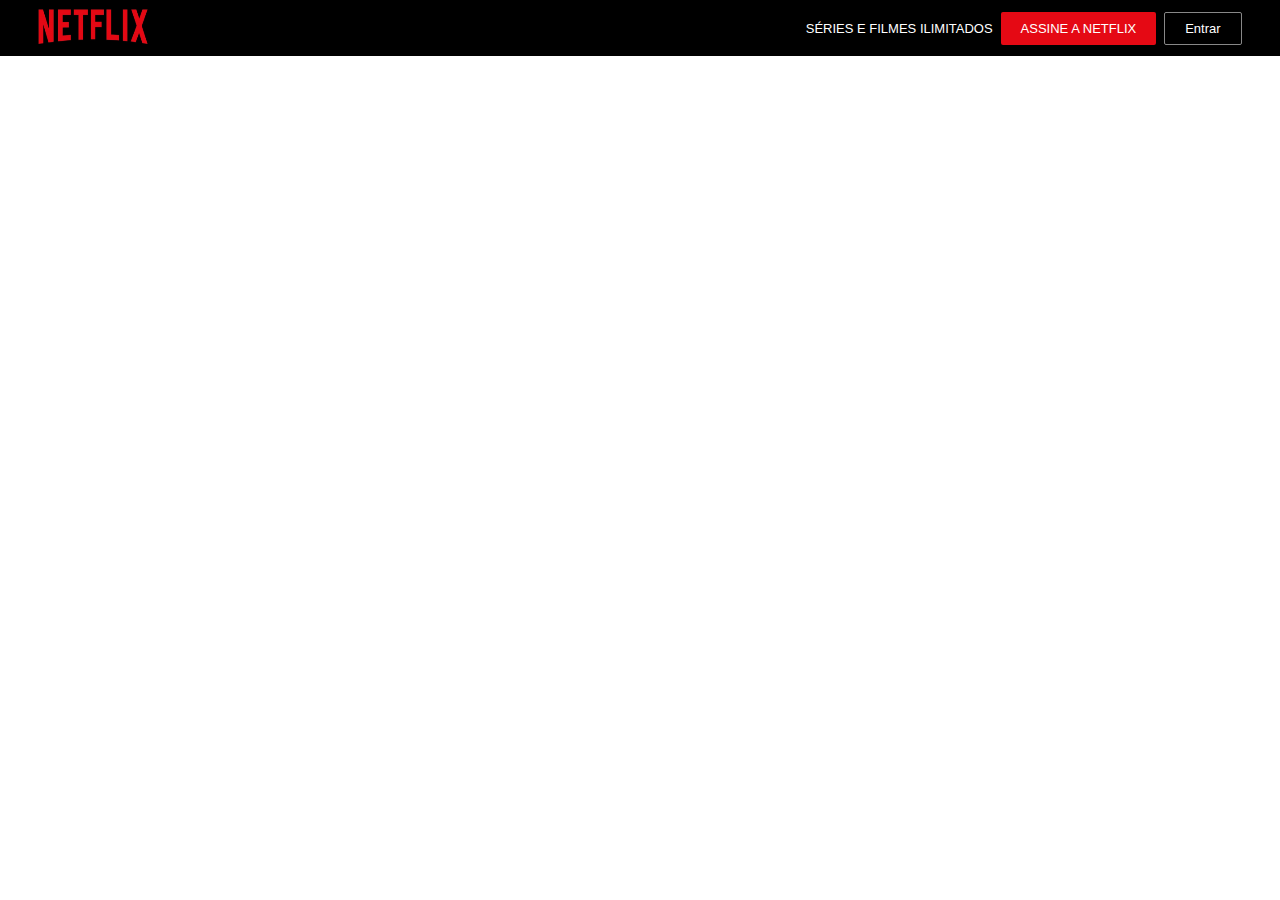
==== The-witcher/index.html @ d3af04dd "primeiro commit do projeto da página da netflix" ====
<!doctype html>
<html>
<head>
	<meta charset="utf-8">
	<meta name="viewport" content="width=device-width, initial-scale=1">
	<title>The Witcher</title>
	<link rel="stylesheet" href="assets/css/reset.css">
    <link rel="stylesheet" href="assets/css/cabecalho/cabecalho.css">

</head>
    <header class="cabecalhoPrincipal">
        <div class="container">
            <a href="https://www.netflix.com/br/"><img src="assets/img/logo.jpg" class="cabecalhoPrincipal-imagem"></a>

            <nav class="cabecalhoPrincipal-nav">
                <p class="cabecalho-texto">SÉRIES E FILMES ILIMITADOS</p>
                <a href="https://www.netflix.com/br/" class="botao-assine">ASSINE A NETFLIX</a>
                <a href="https://www.netflix.com/br/login?nextpage=https%3A%2F%2Fwww.netflix.com%2Fbr%2Ftitle%2F80189685" class="botao-entrar">Entrar</a>
            </nav>
        </div>
    </header>
---- The-witcher/assets/css/cabecalho/cabecalho.css ----
.cabecalhoPrincipal .container {
    background: #000000;
    display: flex; 
    justify-content: space-between;
    align-items: center;
    padding: 16px 3%;
    height: 24px;
}

.cabecalhoPrincipal-imagem {
    width: 110px;
    height: 35px;
}

.cabecalhoPrincipal-nav {
    display: flex;
    align-items: center;
    font-family: Helvetica Neue,Helvetica,Arial,sans-serif;
    font-size: 13px;
}

.cabecalhoPrincipal-nav .cabecalho-texto {
    color: #ffffff;
    text-transform: uppercase; 
}

.cabecalhoPrincipal-nav .botao-assine {
    text-decoration: none;
    color: #ffffff;
    margin: 0 8px;
    background-color: #e50914;
    border: 2px solid #e50914;
    border-radius: 2px;
    padding: 8px 18px;
}

.cabecalhoPrincipal-nav .botao-entrar {
    text-decoration: none;
    color: #ffffff;
    border: 1px solid #888;
    border-radius: 2px;
    padding: 9px 20px;
    background-color: #000000;
}
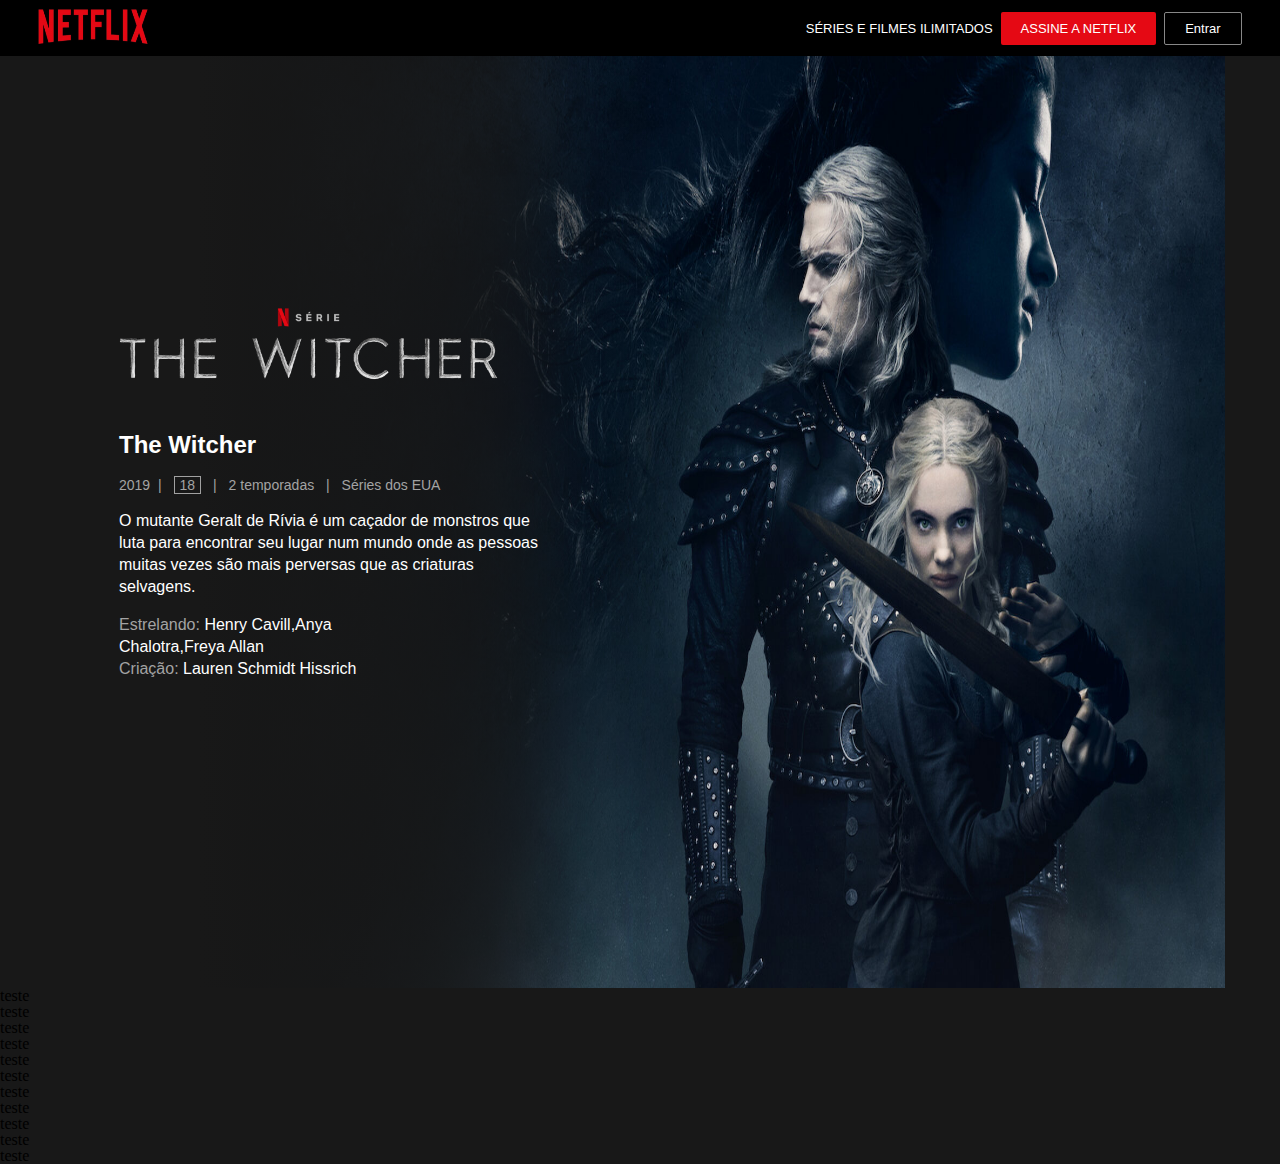
==== commit e0950598: "criado a parte do logo the witcher, sinopse e imagens dos personagens principais" ====
--- a/The-witcher/index.html
+++ b/The-witcher/index.html
@@ -6,11 +6,14 @@
 	<title>The Witcher</title>
 	<link rel="stylesheet" href="assets/css/reset.css">
     <link rel="stylesheet" href="assets/css/cabecalho/cabecalho.css">
+    <link rel="stylesheet" href="assets/css/style.css">
+    <link rel="stylesheet" href="assets/css/conteudoPrincipal/logo-sobre-imagemPrincipal/style.css">
+
 
 </head>
     <header class="cabecalhoPrincipal">
         <div class="container">
-            <a href="https://www.netflix.com/br/"><img src="assets/img/logo.jpg" class="cabecalhoPrincipal-imagem"></a>
+            <a href="https://www.netflix.com/br/"><img src="assets/img/logoNetflix.jpg" class="cabecalhoPrincipal-imagem"></a>
 
             <nav class="cabecalhoPrincipal-nav">
                 <p class="cabecalho-texto">SÉRIES E FILMES ILIMITADOS</p>
@@ -19,3 +22,52 @@
             </nav>
         </div>
     </header>
+
+    <main>
+        <section class="conteudoPrincipal-sobre">
+            <div class="logo-e-sobre">
+                <img src="assets/img/conteudoPrincipal/logo-the-witcher.png" class="logo-theWitcher">
+                <h2 class="titulo-principal">The Witcher</h2>
+                <div class="informacoes">
+                    <span class="anoCriacao">2019</span>
+                    <span>|</span>
+                    <span class="idadeRecomendada">18</span>
+                    <span>|</span>
+                    <span class="numeroTemporadas">2 temporadas</span>
+                    <span>|</span>
+                    <span class="genero">Séries dos EUA</span>
+                </div>
+                <p class="sinopsePrincipal">O mutante Geralt de Rívia é um caçador de monstros que luta para encontrar seu lugar num mundo onde as pessoas muitas vezes são mais perversas que as criaturas selvagens.</p>
+                <div class="atores-e-autor">
+                    <div class="atores-principais">
+                        <span class="estrelado">Estrelando:</span>
+                        <span>Henry Cavill,Anya Chalotra,Freya Allan</span>
+                    </div>
+                    <div class="autor">
+                        <span class="criado">Criação:</span>
+                        <span class="autor-nome">Lauren Schmidt Hissrich</span>
+                    </div>
+                </div>
+            </div>
+
+            <div class="imagemPrincipal-personagens">
+                <img src="assets/img/conteudoPrincipal/imagem-personagens.jpg" class="imagem-personagens">
+            </div>
+
+        </section>
+
+
+        <p>teste</p>
+        <p>teste</p>
+        <p>teste</p>
+        <p>teste</p>
+        <p>teste</p>
+        <p>teste</p>
+        <p>teste</p>
+        <p>teste</p>
+        <p>teste</p>
+        <p>teste</p>
+        <p>teste</p>
+
+
+    </main>
--- a/The-witcher/assets/css/style.css
+++ b/The-witcher/assets/css/style.css
@@ -0,0 +1,3 @@
+main {
+    background: #181818;
+}
--- a/The-witcher/assets/css/conteudoPrincipal/logo-sobre-imagemPrincipal/style.css
+++ b/The-witcher/assets/css/conteudoPrincipal/logo-sobre-imagemPrincipal/style.css
@@ -0,0 +1,94 @@
+.conteudoPrincipal-sobre {
+    background: #181818;
+    padding: 0 0 0 5vw;
+    margin: 0 55px;
+    display: flex;
+    font-family: Helvetica Neue,Helvetica,Arial,sans-serif;
+    height: 932px;
+}
+
+.conteudoPrincipal-sobre .logo-e-sobre {
+    display: flex;
+    flex-direction: column;
+    justify-content: center;
+    max-width: 800px;
+    min-width: 500px;
+    padding: 16px 32px 64px 0;
+    position: absolute;
+    width: 35%;
+    height: 852px;
+    z-index: 2;
+    background: linear-gradient(90deg,#181818 15%,hsla(0,0%,9%,.98) 25%,hsla(0,0%,9%,.97) 30%,hsla(0,0%,9%,.95) 40%,hsla(0,0%,9%,.94) 45%,hsla(0,0%,9%,.92) 50%,hsla(0,0%,9%,.9) 55%,hsla(0,0%,9%,.87) 60%,hsla(0,0%,9%,.82) 65%,hsla(0,0%,9%,.75) 70%,hsla(0,0%,9%,.63) 75%,hsla(0,0%,9%,.45) 80%,hsla(0,0%,9%,.27) 85%,hsla(0,0%,9%,.15) 90%,hsla(0,0%,9%,.08) 95%,hsla(0,0%,9%,.03) 100%,hsla(0,0%,9%,0))
+}
+
+.logo-e-sobre .logo-theWitcher {
+    width: 75.7%;
+    height: auto;
+    line-height: 1.4
+}
+
+.logo-e-sobre .titulo-principal {
+    color: #ffffff;
+    font-size: 24px;
+    font-weight: 700;
+    line-height: 30px;
+    margin-top: 50px;
+    max-width: 84.1%;
+}
+
+.logo-e-sobre .informacoes {
+    margin-top: 16px;
+    color: #a3a3a3;
+    font-size: 14px;
+    font-weight: 500;
+    line-height: 18px;
+    max-width: 84.1%;
+}
+
+.logo-e-sobre .informacoes span {
+    margin: 0 4px;
+}
+
+.logo-e-sobre .informacoes span:first-child {
+    margin: 0 0;
+}
+
+.logo-e-sobre .informacoes .idadeRecomendada {
+    border: 1px solid #a1a1a1;
+    padding: 0 5px;
+}
+
+.logo-e-sobre .sinopsePrincipal {
+    color: #ffffff;
+    margin-top: 16px;
+    font-size: 16px;
+    font-weight: 400;
+    line-height: 22px;
+    max-width: 100%;
+    max-width: 84.1%;
+}
+
+.logo-e-sobre .atores-e-autor {
+    padding-top: 16px;
+    margin-bottom: 22px;
+    color: #ffffff;
+    font-size: 16px;
+    font-weight: 400;
+    line-height: 22px;
+    max-width: 54.4%;
+}
+
+.logo-e-sobre .atores-e-autor .estrelado, .criado {
+    color: #a3a3a3;
+}
+
+.imagemPrincipal-personagens {
+    width: 100%;
+}
+
+.imagemPrincipal-personagens .imagem-personagens {
+    position: relative;
+    z-index: 1;
+    height: 100%;
+    width: 100%;
+}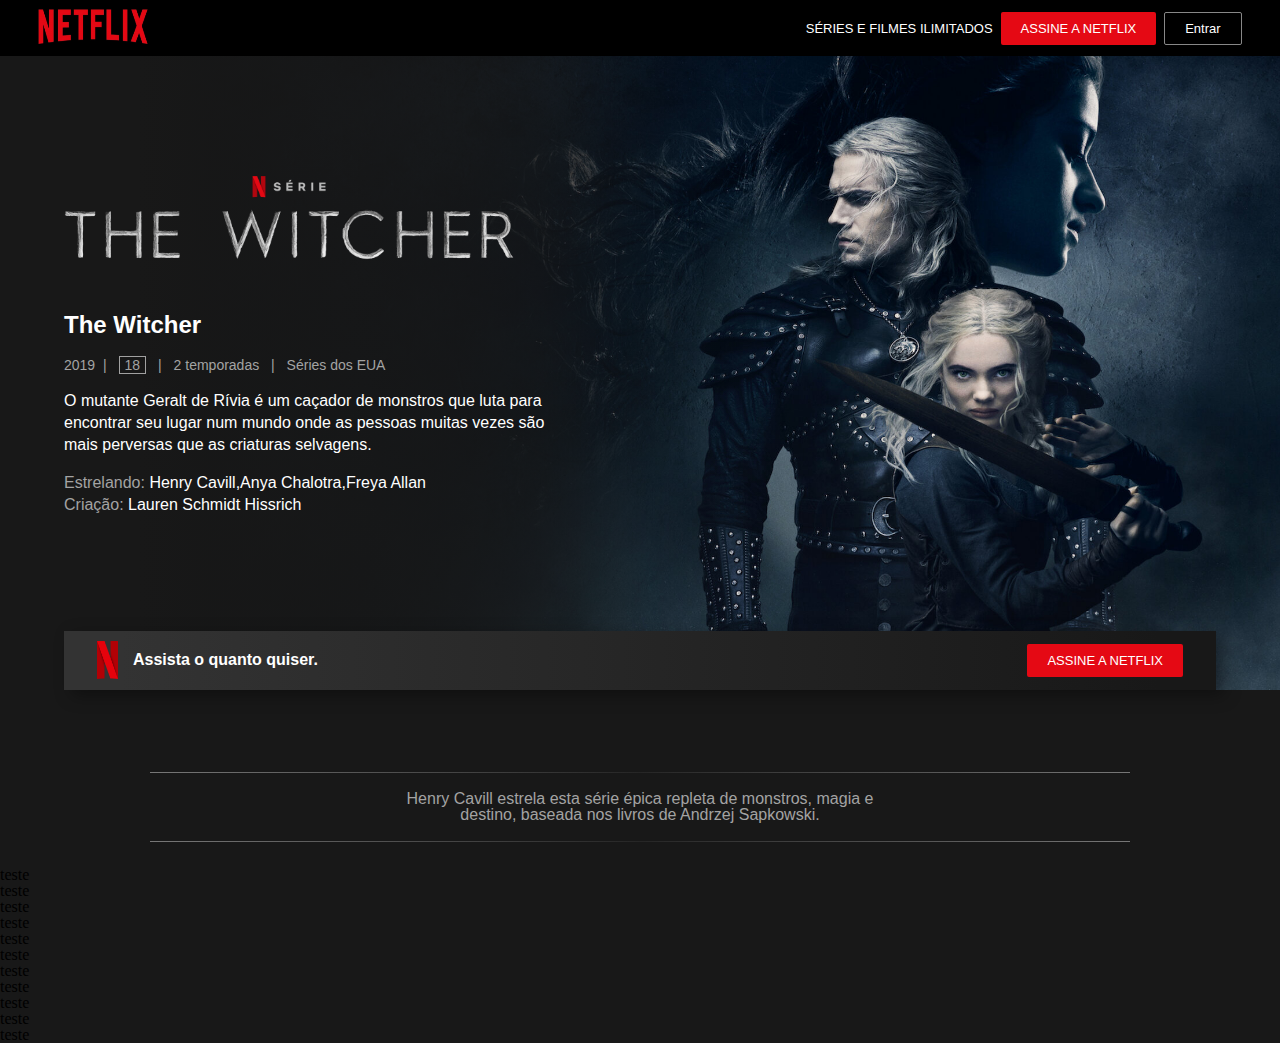
==== commit 57eb807f: "adicionando caixa 'assista quando quiser' e a descrição sobre a série" ====
--- a/The-witcher/index.html
+++ b/The-witcher/index.html
@@ -8,66 +8,84 @@
     <link rel="stylesheet" href="assets/css/cabecalho/cabecalho.css">
     <link rel="stylesheet" href="assets/css/style.css">
     <link rel="stylesheet" href="assets/css/conteudoPrincipal/logo-sobre-imagemPrincipal/style.css">
+    <link rel="stylesheet" href="assets/css/conteudoPrincipal/descricao/descricao.css">
 
 
 </head>
-    <header class="cabecalhoPrincipal">
-        <div class="container">
-            <a href="https://www.netflix.com/br/"><img src="assets/img/logoNetflix.jpg" class="cabecalhoPrincipal-imagem"></a>
+        <header class="cabecalhoPrincipal">
+            <div class="container">
+                <a href="https://www.netflix.com/br/"><img src="assets/img/logoNetflix.jpg" class="cabecalhoPrincipal-imagem"></a>
+            
+                <nav class="cabecalhoPrincipal-nav">
+                    <p class="cabecalho-texto">SÉRIES E FILMES ILIMITADOS</p>
+                    <a href="https://www.netflix.com/br/" class="botao-assinePrincipal">ASSINE A NETFLIX</a>
+                    <a href="https://www.netflix.com/br/login?nextpage=https%3A%2F%2Fwww.netflix.com%2Fbr%2Ftitle%2F80189685" class="botao-entrar">Entrar</a>
+                </nav>
+            </div>
+        </header>
+    
+        <main>
+            <section class="conteudoPrincipal-sobre">
+                <div class="container">
+                    <div class="logo-e-sobre">
+                        <img src="assets/img/conteudoPrincipal/logo-the-witcher.png" class="logo-theWitcher">
+                        <h2 class="titulo-principal">The Witcher</h2>
+                        <div class="informacoes">
+                            <span class="anoCriacao">2019</span>
+                            <span>|</span>
+                            <span class="idadeRecomendada">18</span>
+                            <span>|</span>
+                            <span class="numeroTemporadas">2 temporadas</span>
+                            <span>|</span>
+                            <span class="genero">Séries dos EUA</span>
+                        </div>
+                        <p class="sinopsePrincipal">O mutante Geralt de Rívia é um caçador de monstros que luta para encontrar seu lugar num mundo onde as pessoas muitas vezes são mais perversas que as criaturas selvagens.</p>
+                        <div class="atores-e-autor">
+                            <div class="atores-principais">
+                                <span class="estrelado">Estrelando:</span>
+                                <span>Henry Cavill,Anya Chalotra,Freya Allan</span>
+                            </div>
+                            <div class="autor">
+                                <span class="criado">Criação:</span>
+                                <span class="autor-nome">Lauren Schmidt Hissrich</span>
+                            </div>
+                        </div>
+                    </div>
+                
+                    <div class="imagemPrincipal-personagens">
+                        <img src="assets/img/conteudoPrincipal/imagem-personagens.jpg" class="imagem-personagens">
+                    </div>
+                    
+                
+                    
+                </div>
+                <div class="caixa-assista">
+                        <div class="logo-e-assista">
+                            <img src="assets/img/conteudoPrincipal/logo-N-netflix.png" class="logo-N">
+                            <p>Assista o quanto quiser.</p>
+                        </div>
+                        <a href="https://www.netflix.com/br/" class="botao-assine">ASSINE A NETFLIX</a>
+                    </div>
+            </section>
 
-            <nav class="cabecalhoPrincipal-nav">
-                <p class="cabecalho-texto">SÉRIES E FILMES ILIMITADOS</p>
-                <a href="https://www.netflix.com/br/" class="botao-assine">ASSINE A NETFLIX</a>
-                <a href="https://www.netflix.com/br/login?nextpage=https%3A%2F%2Fwww.netflix.com%2Fbr%2Ftitle%2F80189685" class="botao-entrar">Entrar</a>
-            </nav>
-        </div>
-    </header>
-
-    <main>
-        <section class="conteudoPrincipal-sobre">
-            <div class="logo-e-sobre">
-                <img src="assets/img/conteudoPrincipal/logo-the-witcher.png" class="logo-theWitcher">
-                <h2 class="titulo-principal">The Witcher</h2>
-                <div class="informacoes">
-                    <span class="anoCriacao">2019</span>
-                    <span>|</span>
-                    <span class="idadeRecomendada">18</span>
-                    <span>|</span>
-                    <span class="numeroTemporadas">2 temporadas</span>
-                    <span>|</span>
-                    <span class="genero">Séries dos EUA</span>
-                </div>
-                <p class="sinopsePrincipal">O mutante Geralt de Rívia é um caçador de monstros que luta para encontrar seu lugar num mundo onde as pessoas muitas vezes são mais perversas que as criaturas selvagens.</p>
-                <div class="atores-e-autor">
-                    <div class="atores-principais">
-                        <span class="estrelado">Estrelando:</span>
-                        <span>Henry Cavill,Anya Chalotra,Freya Allan</span>
-                    </div>
-                    <div class="autor">
-                        <span class="criado">Criação:</span>
-                        <span class="autor-nome">Lauren Schmidt Hissrich</span>
-                    </div>
-                </div>
-            </div>
-
-            <div class="imagemPrincipal-personagens">
-                <img src="assets/img/conteudoPrincipal/imagem-personagens.jpg" class="imagem-personagens">
-            </div>
-
-        </section>
-
-
-        <p>teste</p>
-        <p>teste</p>
-        <p>teste</p>
-        <p>teste</p>
-        <p>teste</p>
-        <p>teste</p>
-        <p>teste</p>
-        <p>teste</p>
-        <p>teste</p>
-        <p>teste</p>
-        <p>teste</p>
-
-
-    </main>
+            <section class="conteudoPrincipal-descricao">
+                <div class="borda-descricao"></div>
+                <p class="descricao-serie">Henry Cavill estrela esta série épica repleta de monstros, magia e destino, baseada nos livros de Andrzej Sapkowski.</p>
+                <div class="borda-descricao"></div>
+            </section>
+            
+            <p>teste</p>
+            <p>teste</p>
+            <p>teste</p>
+            <p>teste</p>
+            <p>teste</p>
+            <p>teste</p>
+            <p>teste</p>
+            <p>teste</p>
+            <p>teste</p>
+            <p>teste</p>
+            <p>teste</p>
+        
+        
+        </main>
+    --- a/The-witcher/assets/css/cabecalho/cabecalho.css
+++ b/The-witcher/assets/css/cabecalho/cabecalho.css
@@ -24,7 +24,7 @@
     text-transform: uppercase; 
 }
 
-.cabecalhoPrincipal-nav .botao-assine {
+.cabecalhoPrincipal-nav .botao-assinePrincipal {
     text-decoration: none;
     color: #ffffff;
     margin: 0 8px;
--- a/The-witcher/assets/css/conteudoPrincipal/logo-sobre-imagemPrincipal/style.css
+++ b/The-witcher/assets/css/conteudoPrincipal/logo-sobre-imagemPrincipal/style.css
@@ -1,10 +1,18 @@
 .conteudoPrincipal-sobre {
     background: #181818;
-    padding: 0 0 0 5vw;
-    margin: 0 55px;
+    margin: 0 auto;
+    max-width: 1600px;
+    padding: 0 5vw 25px 5vw;
+    position: relative;
+    font-family: Helvetica Neue,Helvetica,Arial,sans-serif;
+}
+
+.conteudoPrincipal-sobre .container {
     display: flex;
-    font-family: Helvetica Neue,Helvetica,Arial,sans-serif;
-    height: 932px;
+    flex-direction: row;
+    margin: 0 auto;
+    position: relative;
+    width: 100%;
 }
 
 .conteudoPrincipal-sobre .logo-e-sobre {
@@ -14,15 +22,25 @@
     max-width: 800px;
     min-width: 500px;
     padding: 16px 32px 64px 0;
+    position: relative;
+    width: 35%;
+    z-index: 2;
+    
+}
+
+.conteudoPrincipal-sobre .logo-e-sobre::after {
+    background: linear-gradient(90deg,#181818 10%,hsla(0,0%,9%,.98) 20%,hsla(0,0%,9%,.97) 25%,hsla(0,0%,9%,.95) 35%,hsla(0,0%,9%,.94) 40%,hsla(0,0%,9%,.92) 45%,hsla(0,0%,9%,.9) 50%,hsla(0,0%,9%,.87) 55%,hsla(0,0%,9%,.82) 60%,hsla(0,0%,9%,.75) 65%,hsla(0,0%,9%,.63) 70%,hsla(0,0%,9%,.45) 75%,hsla(0,0%,9%,.27) 80%,hsla(0,0%,9%,.15) 85%,hsla(0,0%,9%,.08) 90%,hsla(0,0%,9%,.03) 95%,hsla(0,0%,9%,0));
+    bottom: 0;
+    content: "";
+    left: 0;
     position: absolute;
-    width: 35%;
-    height: 852px;
-    z-index: 2;
-    background: linear-gradient(90deg,#181818 15%,hsla(0,0%,9%,.98) 25%,hsla(0,0%,9%,.97) 30%,hsla(0,0%,9%,.95) 40%,hsla(0,0%,9%,.94) 45%,hsla(0,0%,9%,.92) 50%,hsla(0,0%,9%,.9) 55%,hsla(0,0%,9%,.87) 60%,hsla(0,0%,9%,.82) 65%,hsla(0,0%,9%,.75) 70%,hsla(0,0%,9%,.63) 75%,hsla(0,0%,9%,.45) 80%,hsla(0,0%,9%,.27) 85%,hsla(0,0%,9%,.15) 90%,hsla(0,0%,9%,.08) 95%,hsla(0,0%,9%,.03) 100%,hsla(0,0%,9%,0))
+    right: -200px;
+    top: 0;
+    z-index: -1
 }
 
 .logo-e-sobre .logo-theWitcher {
-    width: 75.7%;
+    width: 90%;
     height: auto;
     line-height: 1.4
 }
@@ -33,7 +51,6 @@
     font-weight: 700;
     line-height: 30px;
     margin-top: 50px;
-    max-width: 84.1%;
 }
 
 .logo-e-sobre .informacoes {
@@ -42,7 +59,6 @@
     font-size: 14px;
     font-weight: 500;
     line-height: 18px;
-    max-width: 84.1%;
 }
 
 .logo-e-sobre .informacoes span {
@@ -64,8 +80,6 @@
     font-size: 16px;
     font-weight: 400;
     line-height: 22px;
-    max-width: 100%;
-    max-width: 84.1%;
 }
 
 .logo-e-sobre .atores-e-autor {
@@ -75,7 +89,6 @@
     font-size: 16px;
     font-weight: 400;
     line-height: 22px;
-    max-width: 54.4%;
 }
 
 .logo-e-sobre .atores-e-autor .estrelado, .criado {
@@ -83,12 +96,64 @@
 }
 
 .imagemPrincipal-personagens {
-    width: 100%;
+    display: flex;
+    flex: 1 1 auto;
+    flex-direction: row;
+    height: 0;
+    padding-bottom: 55%;
+    z-index: 1;
 }
 
 .imagemPrincipal-personagens .imagem-personagens {
+    height: 100%;
+    position: absolute;
+    right: -6%;
+    width: 103%;
+}
+
+.caixa-assista {
+    display: flex;
+    align-items: center;
+    justify-content: space-between;
+    padding: 8px;
+    font-family: Helvetica Neue,Helvetica,Arial,sans-serif;
+    background-image: linear-gradient(90deg,#333 5%,#181818 95%);
     position: relative;
-    z-index: 1;
-    height: 100%;
-    width: 100%;
+    margin-bottom: 32px;
+    margin-top: -59px;
+    z-index: 2;
+    box-shadow: 8px 5px 16px 0px rgb(0 0 0 / 37%);
+}
+
+.caixa-assista .logo-e-assista {
+    display: flex;
+    align-items: center;
+}
+
+.logo-e-assista .logo-N {
+    width: 20.98px;
+    height: 38px;
+    margin-left: 25px;
+}
+
+.logo-e-assista p {
+    color: #ffffff;
+    font-size: 16px;
+    padding-left: 15px;
+    font-weight: 700;
+}
+
+
+.botao-assine {
+    text-decoration: none;
+    color: #ffffff;
+    font-size: 13px;
+    margin-top: 5px;
+    margin-left: 13px;
+    margin-bottom: 5px;
+    margin-right: 25px;
+    background-color: #e50914;
+    border: 2px solid #e50914;
+    border-radius: 2px;
+    padding: 8px 18px;
 }--- a/The-witcher/assets/css/conteudoPrincipal/descricao/descricao.css
+++ b/The-witcher/assets/css/conteudoPrincipal/descricao/descricao.css
@@ -0,0 +1,26 @@
+.conteudoPrincipal-descricao {
+    padding: 25px 87.100px;
+    margin: 0 63.109px;
+}
+
+.conteudoPrincipal-descricao .borda-descricao {
+    background: linear-gradient(90deg,#777 0,rgba(51,51,51,.5) 50%,#777);
+    height: 1px;
+}
+
+.conteudoPrincipal-descricao .borda-descricao:first-of-type {
+    margin-bottom: 18px;
+}
+
+.conteudoPrincipal-descricao .borda-descricao:last-of-type {
+    margin-top: 18px;
+}
+
+.conteudoPrincipal-descricao .descricao-serie {
+    max-width: 500px;
+    margin: 0 auto;
+    text-align: center;
+    font-size: 16px;
+    font-family: Helvetica Neue,Helvetica,Arial,sans-serif;
+    color: #A3A3A3;
+}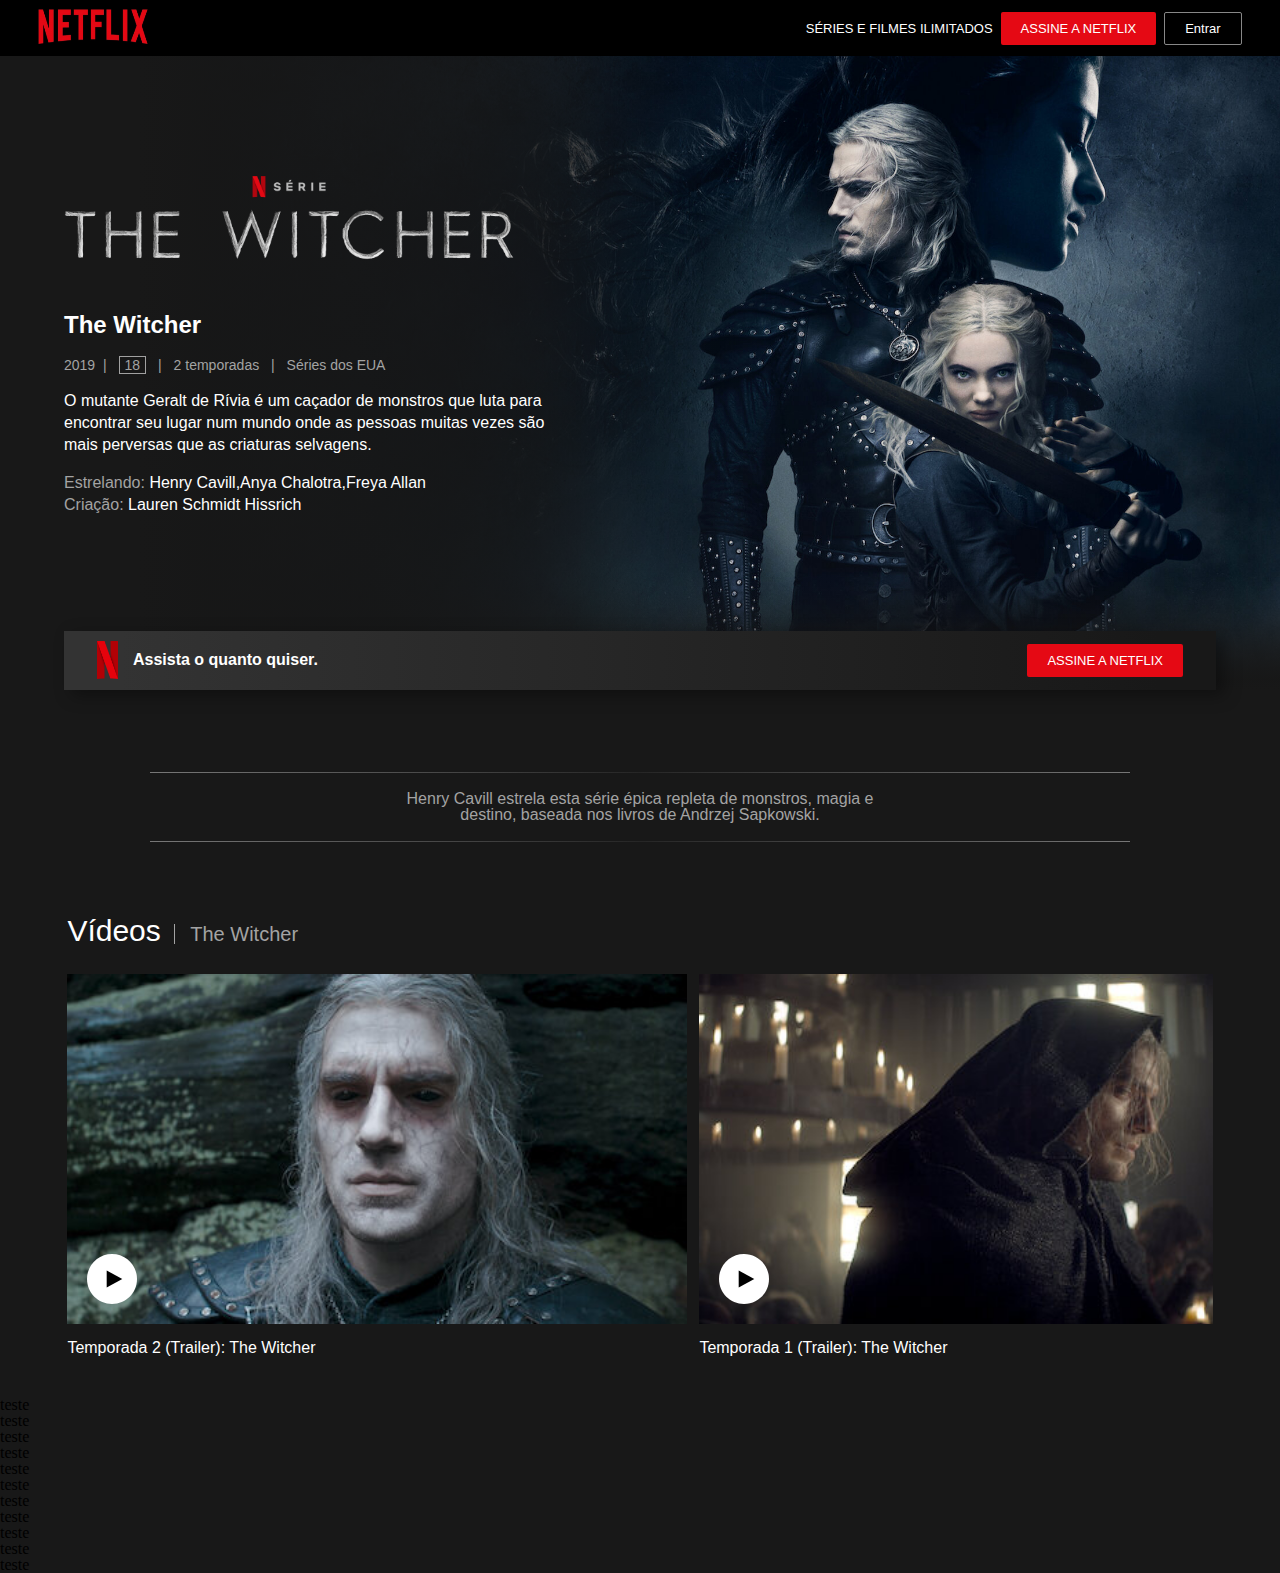
==== commit 7d4b58d6: "continuando com o projeto da página netflix, foi feito parte do contéudo de vídeo" ====
--- a/The-witcher/index.html
+++ b/The-witcher/index.html
@@ -7,9 +7,9 @@
 	<link rel="stylesheet" href="assets/css/reset.css">
     <link rel="stylesheet" href="assets/css/cabecalho/cabecalho.css">
     <link rel="stylesheet" href="assets/css/style.css">
-    <link rel="stylesheet" href="assets/css/conteudoPrincipal/logo-sobre-imagemPrincipal/style.css">
+    <link rel="stylesheet" href="assets/css/conteudoPrincipal/logo-sobre-imagemPrincipal-caixaAssista/style.css">
     <link rel="stylesheet" href="assets/css/conteudoPrincipal/descricao/descricao.css">
-
+    <link rel="stylesheet" href="assets/css/conteudoPrincipal/videos/style.css">
 
 </head>
         <header class="cabecalhoPrincipal">
@@ -28,7 +28,7 @@
             <section class="conteudoPrincipal-sobre">
                 <div class="container">
                     <div class="logo-e-sobre">
-                        <img src="assets/img/conteudoPrincipal/logo-the-witcher.png" class="logo-theWitcher">
+                        <img src="assets/img/conteudoPrincipal/logo-sobre-imagemPrincipal-caixaAssista/logo-the-witcher.png" class="logo-theWitcher">
                         <h2 class="titulo-principal">The Witcher</h2>
                         <div class="informacoes">
                             <span class="anoCriacao">2019</span>
@@ -53,7 +53,10 @@
                     </div>
                 
                     <div class="imagemPrincipal-personagens">
-                        <img src="assets/img/conteudoPrincipal/imagem-personagens.jpg" class="imagem-personagens">
+                        <div class="imagem-personagens-desktop" style="display:none;background-image:url(assets/img/conteudoPrincipal/logo-sobre-imagemPrincipal-caixaAssista/imagem-personagensDesktop.jpg)">
+                        </div>
+                        <div class="imagem-personagens-mobile" style="display:none;background-image:url(assets/img/conteudoPrincipal/logo-sobre-imagemPrincipal-caixaAssista/imagem-personagensMobile.jpg)">
+                        </div>
                     </div>
                     
                 
@@ -61,7 +64,7 @@
                 </div>
                 <div class="caixa-assista">
                         <div class="logo-e-assista">
-                            <img src="assets/img/conteudoPrincipal/logo-N-netflix.png" class="logo-N">
+                            <img src="assets/img/conteudoPrincipal/logo-sobre-imagemPrincipal-caixaAssista/logo-N-netflix.png" class="logo-N">
                             <p>Assista o quanto quiser.</p>
                         </div>
                         <a href="https://www.netflix.com/br/" class="botao-assine">ASSINE A NETFLIX</a>
@@ -73,6 +76,216 @@
                 <p class="descricao-serie">Henry Cavill estrela esta série épica repleta de monstros, magia e destino, baseada nos livros de Andrzej Sapkowski.</p>
                 <div class="borda-descricao"></div>
             </section>
+
+            <section class="conteudoPrincipal-videos">
+                <div class="container">
+                    <div class="titulo-videos-the-witcher">
+                        <h2 class="video">Vídeos</h2>
+                        <h2 class="the-witcher">The Witcher</h2>
+                    </div>
+
+                    <div class="conteudo-videos-the-witcher">
+                        <ul class="lista-videos">
+                            <li>
+                                <div class="imagem-e-play">
+                                    <img src="assets/img/conteudoPrincipal/videos/imagem-trailer-segundaTemporada.jpg" class="imagem-videos">
+                                    <svg viewBox="0 0 50 50" class="botao-play">
+                                        <g fill="none" fill-rule="nonzero">
+                                            <path fill="#fff" d="M25 50C11.2 50 0 38.8 0 25S11.2 0 25 0s25 11.2 25 25-11.2 25-25 25z" class="base"></path>
+                                            <path fill="#000" d="M35.3 25l-15.6-8.6v17.2z" class="triangulo"></path>
+                                            </g>
+                                    </svg>
+                                </div>
+                                <span class="titulo-videos">Temporada 2 (Trailer): The Witcher</span>
+                            </li>
+
+                            <li>
+                                <div class="imagem-e-play">
+                                <img src="assets/img/conteudoPrincipal/videos/imagem-trailer-primeiraTemporada.jpg" class="imagem-videos">
+                                <svg viewBox="0 0 50 50" class="botao-play">
+                                    <g fill="none" fill-rule="nonzero">
+                                        <path fill="#fff" d="M25 50C11.2 50 0 38.8 0 25S11.2 0 25 0s25 11.2 25 25-11.2 25-25 25z" class="base"></path>
+                                        <path fill="#000" d="M35.3 25l-15.6-8.6v17.2z" class="triangulo"></path>
+                                        </g>
+                                </svg>
+                            </div>
+                            <span class="titulo-videos">Temporada 1 (Trailer): The Witcher</span>
+                            </li>
+
+                            <li>
+                                <div class="imagem-e-play">
+                                    <img src="assets/img/conteudoPrincipal/videos/imagem-teaser-segundaTemporada.jpg" class="imagem-videos">
+                                    <svg viewBox="0 0 50 50" class="botao-play">
+                                        <g fill="none" fill-rule="nonzero">
+                                            <path fill="#fff" d="M25 50C11.2 50 0 38.8 0 25S11.2 0 25 0s25 11.2 25 25-11.2 25-25 25z" class="base"></path>
+                                            <path fill="#000" d="M35.3 25l-15.6-8.6v17.2z" class="triangulo"></path>
+                                            </g>
+                                    </svg>
+                                </div>
+                                <span class="titulo-videos">Temporada 2 (Teaser): The Witcher</span>
+                            </li>
+
+                            <li>
+                                <div class="imagem-e-play">
+                                    <img src="assets/img/conteudoPrincipal/videos/imagem-guia-primeiraTemporada.jpg" class="imagem-videos">
+                                    <svg viewBox="0 0 50 50" class="botao-play">
+                                        <g fill="none" fill-rule="nonzero">
+                                            <path fill="#fff" d="M25 50C11.2 50 0 38.8 0 25S11.2 0 25 0s25 11.2 25 25-11.2 25-25 25z" class="base"></path>
+                                            <path fill="#000" d="M35.3 25l-15.6-8.6v17.2z" class="triangulo"></path>
+                                            </g>
+                                    </svg>
+                                </div>
+                                <span class="titulo-videos">The Witcher - Temporada 1: Guia para iniciantes</span>
+                            </li>
+
+                            <li>
+                                <div class="imagem-e-play">
+                                    <img src="assets/img/conteudoPrincipal/videos/imagem-teaser3-segundaTemporada.jpg" class="imagem-videos">
+                                    <svg viewBox="0 0 50 50" class="botao-play">
+                                        <g fill="none" fill-rule="nonzero">
+                                            <path fill="#fff" d="M25 50C11.2 50 0 38.8 0 25S11.2 0 25 0s25 11.2 25 25-11.2 25-25 25z" class="base"></path>
+                                            <path fill="#000" d="M35.3 25l-15.6-8.6v17.2z" class="triangulo"></path>
+                                            </g>
+                                    </svg>
+                                </div>
+                                <span class="titulo-videos">Temporada 2 (Teaser 3): The Witcher</span>
+                            </li>
+
+                            <li>
+                                <div class="imagem-e-play">
+                                    <img src="assets/img/conteudoPrincipal/videos/imagem-resumo-primeiraTemporada.jpg" class="imagem-videos">
+                                    <svg viewBox="0 0 50 50" class="botao-play">
+                                        <g fill="none" fill-rule="nonzero">
+                                            <path fill="#fff" d="M25 50C11.2 50 0 38.8 0 25S11.2 0 25 0s25 11.2 25 25-11.2 25-25 25z" class="base"></path>
+                                            <path fill="#000" d="M35.3 25l-15.6-8.6v17.2z" class="triangulo"></path>
+                                            </g>
+                                    </svg>
+                                </div>
+                                <span class="titulo-videos">Temporada 1 (Resumo): The Witcher</span>
+                            </li>
+
+                            <li>
+                                <div class="imagem-e-play">
+                                <img src="assets/img/conteudoPrincipal/videos/imagem-trailer2-segundaTemporada.jpg" class="imagem-videos">
+                                <svg viewBox="0 0 50 50" class="botao-play">
+                                    <g fill="none" fill-rule="nonzero">
+                                        <path fill="#fff" d="M25 50C11.2 50 0 38.8 0 25S11.2 0 25 0s25 11.2 25 25-11.2 25-25 25z" class="base"></path>
+                                        <path fill="#000" d="M35.3 25l-15.6-8.6v17.2z" class="triangulo"></path>
+                                        </g>
+                                </svg>
+                            </div>
+                            <span class="titulo-videos">Temporada 2 (Trailer 2): The Witcher</span>
+                            </li>
+
+                            <li>
+                                <div class="imagem-e-play">
+                                    <img src="assets/img/conteudoPrincipal/videos/imagem-teaser-primeiraTemporada.jpg" class="imagem-videos">
+                                    <svg viewBox="0 0 50 50" class="botao-play">
+                                        <g fill="none" fill-rule="nonzero">
+                                            <path fill="#fff" d="M25 50C11.2 50 0 38.8 0 25S11.2 0 25 0s25 11.2 25 25-11.2 25-25 25z" class="base"></path>
+                                            <path fill="#000" d="M35.3 25l-15.6-8.6v17.2z" class="triangulo"></path>
+                                            </g>
+                                    </svg>
+                                </div>
+                                <span class="titulo-videos">Temporada 1 (Teaser): The Witcher</span>
+                            </li>
+
+                            <li>
+                                <div class="imagem-e-play">
+                                    <img src="assets/img/conteudoPrincipal/videos/imagem-universo-theWitcher.jpg" class="imagem-videos">
+                                    <svg viewBox="0 0 50 50" class="botao-play">
+                                        <g fill="none" fill-rule="nonzero">
+                                            <path fill="#fff" d="M25 50C11.2 50 0 38.8 0 25S11.2 0 25 0s25 11.2 25 25-11.2 25-25 25z" class="base"></path>
+                                            <path fill="#000" d="M35.3 25l-15.6-8.6v17.2z" class="triangulo"></path>
+                                            </g>
+                                    </svg>
+                                </div>
+                                <span class="titulo-videos">O universo The Witcher</span>
+                            </li>
+
+                            <li>
+                                <div class="imagem-e-play">
+                                    <img src="assets/img/conteudoPrincipal/videos/imagem-apresentacao-cirilla.jpg" class="imagem-videos">
+                                    <svg viewBox="0 0 50 50" class="botao-play">
+                                        <g fill="none" fill-rule="nonzero">
+                                            <path fill="#fff" d="M25 50C11.2 50 0 38.8 0 25S11.2 0 25 0s25 11.2 25 25-11.2 25-25 25z" class="base"></path>
+                                            <path fill="#000" d="M35.3 25l-15.6-8.6v17.2z" class="triangulo"></path>
+                                            </g>
+                                    </svg>
+                                </div>
+                                <span class="titulo-videos">Apresentação da personagem: princesa Cirilla</span>
+                            </li>
+
+                            <li>
+                                <div class="imagem-e-play">
+                                    <img src="assets/img/conteudoPrincipal/videos/imagem-apresentacao-yennefer.jpg" class="imagem-videos">
+                                    <svg viewBox="0 0 50 50" class="botao-play">
+                                        <g fill="none" fill-rule="nonzero">
+                                            <path fill="#fff" d="M25 50C11.2 50 0 38.8 0 25S11.2 0 25 0s25 11.2 25 25-11.2 25-25 25z" class="base"></path>
+                                            <path fill="#000" d="M35.3 25l-15.6-8.6v17.2z" class="triangulo"></path>
+                                            </g>
+                                    </svg>
+                                </div>
+                                <span class="titulo-videos">Apresentação da personagem: Yennefer de Vengerberg</span>
+                            </li>
+
+                            <li>
+                                <div class="imagem-e-play">
+                                    <img src="assets/img/conteudoPrincipal/videos/imagem-trailer2-primeiraTemporada.jpg" class="imagem-videos">
+                                    <svg viewBox="0 0 50 50" class="botao-play">
+                                        <g fill="none" fill-rule="nonzero">
+                                            <path fill="#fff" d="M25 50C11.2 50 0 38.8 0 25S11.2 0 25 0s25 11.2 25 25-11.2 25-25 25z" class="base"></path>
+                                            <path fill="#000" d="M35.3 25l-15.6-8.6v17.2z" class="triangulo"></path>
+                                            </g>
+                                    </svg>
+                                </div>
+                                <span class="titulo-videos">Temporada 1 (Trailer 2): The Witcher</span>
+                            </li>
+
+                            <li>
+                                <div class="imagem-e-play">
+                                    <img src="assets/img/conteudoPrincipal/videos/imagem-apresentacao-geralt.jpg" class="imagem-videos">
+                                    <svg viewBox="0 0 50 50" class="botao-play">
+                                        <g fill="none" fill-rule="nonzero">
+                                            <path fill="#fff" d="M25 50C11.2 50 0 38.8 0 25S11.2 0 25 0s25 11.2 25 25-11.2 25-25 25z" class="base"></path>
+                                            <path fill="#000" d="M35.3 25l-15.6-8.6v17.2z" class="triangulo"></path>
+                                            </g>
+                                    </svg>
+                                </div>
+                                <span class="titulo-videos">Apresentação do personagem: Geralt de Rívia</span>
+                            </li>
+
+                            <li>
+                                <div class="imagem-e-play">
+                                    <img src="assets/img/conteudoPrincipal/videos/imagem-escrevendo-theWitcher.jpg" class="imagem-videos">
+                                    <svg viewBox="0 0 50 50" class="botao-play">
+                                        <g fill="none" fill-rule="nonzero">
+                                            <path fill="#fff" d="M25 50C11.2 50 0 38.8 0 25S11.2 0 25 0s25 11.2 25 25-11.2 25-25 25z" class="base"></path>
+                                            <path fill="#000" d="M35.3 25l-15.6-8.6v17.2z" class="triangulo"></path>
+                                            </g>
+                                    </svg>
+                                </div>
+                                <span class="titulo-videos">Escrevendo The Witcher</span>
+                            </li>
+
+                            <li>
+                                <div class="imagem-e-play">
+                                    <img src="assets/img/conteudoPrincipal/videos/imagem-teaser2-segundaTemporada.jpg" class="imagem-videos">
+                                    <svg viewBox="0 0 50 50" class="botao-play">
+                                        <g fill="none" fill-rule="nonzero">
+                                            <path fill="#fff" d="M25 50C11.2 50 0 38.8 0 25S11.2 0 25 0s25 11.2 25 25-11.2 25-25 25z" class="base"></path>
+                                            <path fill="#000" d="M35.3 25l-15.6-8.6v17.2z" class="triangulo"></path>
+                                            </g>
+                                    </svg>
+                                </div>
+                                <span class="titulo-videos">Temporada 2 (Teaser 2): The Witcher</span>
+                            </li>
+                        </ul>
+                        
+                    </div>
+                </div>
+                
+            </section>
             
             <p>teste</p>
             <p>teste</p>
--- a/The-witcher/assets/css/conteudoPrincipal/logo-sobre-imagemPrincipal-caixaAssista/style.css
+++ b/The-witcher/assets/css/conteudoPrincipal/logo-sobre-imagemPrincipal-caixaAssista/style.css
@@ -0,0 +1,185 @@
+.conteudoPrincipal-sobre {
+    background: #181818;
+    margin: 0 auto;
+    max-width: 1600px;
+    padding: 0 5vw 25px 5vw;
+    position: relative;
+    font-family: Helvetica Neue,Helvetica,Arial,sans-serif;
+}
+
+.conteudoPrincipal-sobre .container {
+    display: flex;
+    flex-direction: row;
+    margin: 0 auto;
+    position: relative;
+    width: 100%;
+}
+
+.conteudoPrincipal-sobre .logo-e-sobre {
+    display: flex;
+    flex-direction: column;
+    justify-content: center;
+    max-width: 800px;
+    min-width: 500px;
+    padding: 16px 32px 64px 0;
+    position: relative;
+    width: 35%;
+    z-index: 2;
+    
+}
+
+.conteudoPrincipal-sobre .logo-e-sobre::after {
+    background: linear-gradient(90deg,#181818 10%,hsla(0,0%,9%,.98) 20%,hsla(0,0%,9%,.97) 25%,hsla(0,0%,9%,.95) 35%,hsla(0,0%,9%,.94) 40%,hsla(0,0%,9%,.92) 45%,hsla(0,0%,9%,.9) 50%,hsla(0,0%,9%,.87) 55%,hsla(0,0%,9%,.82) 60%,hsla(0,0%,9%,.75) 65%,hsla(0,0%,9%,.63) 70%,hsla(0,0%,9%,.45) 75%,hsla(0,0%,9%,.27) 80%,hsla(0,0%,9%,.15) 85%,hsla(0,0%,9%,.08) 90%,hsla(0,0%,9%,.03) 95%,hsla(0,0%,9%,0));
+    bottom: 0;
+    content: "";
+    left: 0;
+    position: absolute;
+    right: -200px;
+    top: 0;
+    z-index: -1
+}
+
+.logo-e-sobre .logo-theWitcher {
+    width: 90%;
+    height: auto;
+    line-height: 1.4
+}
+
+.logo-e-sobre .titulo-principal {
+    color: #ffffff;
+    font-size: 24px;
+    font-weight: 700;
+    line-height: 30px;
+    margin-top: 50px;
+}
+
+.logo-e-sobre .informacoes {
+    margin-top: 16px;
+    color: #a3a3a3;
+    font-size: 14px;
+    font-weight: 500;
+    line-height: 18px;
+}
+
+.logo-e-sobre .informacoes span {
+    margin: 0 4px;
+}
+
+.logo-e-sobre .informacoes span:first-child {
+    margin: 0 0;
+}
+
+.logo-e-sobre .informacoes .idadeRecomendada {
+    border: 1px solid #a1a1a1;
+    padding: 0 5px;
+}
+
+.logo-e-sobre .sinopsePrincipal {
+    color: #ffffff;
+    margin-top: 16px;
+    font-size: 16px;
+    font-weight: 400;
+    line-height: 22px;
+}
+
+.logo-e-sobre .atores-e-autor {
+    padding-top: 16px;
+    margin-bottom: 22px;
+    color: #ffffff;
+    font-size: 16px;
+    font-weight: 400;
+    line-height: 22px;
+}
+
+.logo-e-sobre .atores-e-autor .estrelado, .criado {
+    color: #a3a3a3;
+}
+
+.imagemPrincipal-personagens {
+    display: flex;
+    flex: 1 1 auto;
+    flex-direction: row;
+    height: 0;
+    padding-bottom: 55%;
+    z-index: 1;
+}
+
+.imagemPrincipal-personagens .imagem-personagens-desktop {
+    display: block!important;
+    background-position: 50%;
+    background-repeat: no-repeat;
+    background-size: cover;
+    height: 100%;
+    position: absolute;
+    right: -6%;
+    width: 103%;
+}
+
+.imagemPrincipal-personagens .imagem-personagens-desktop::after {
+    background: linear-gradient(0deg,#181818 0,hsla(0,0%,9%,.987) 1.62%,hsla(0,0%,9%,.951) 3.1%,hsla(0,0%,9%,.896) 4.5%,hsla(0,0%,9%,.825) 5.8%,hsla(0,0%,9%,.741) 7.06%,hsla(0,0%,9%,.648) 8.24%,hsla(0,0%,9%,.55) 9.42%,hsla(0,0%,9%,.45) 10.58%,hsla(0,0%,9%,.352) 11.76%,hsla(0,0%,9%,.259) 12.94%,hsla(0,0%,9%,.175) 14.2%,hsla(0,0%,9%,.104) 15.5%,hsla(0,0%,9%,.049) 16.9%,hsla(0,0%,9%,.013) 18.38%,hsla(0,0%,9%,0) 20%);
+    content: "";
+    height: 100%;
+    left: 0;
+    position: absolute;
+    width: 100%;
+}
+
+/*@media screen and (max-width: 600px) {
+    .imagem-personagens-mobile {
+        display: block!important;
+        background-position: 50%;
+        background-repeat: no-repeat;
+        background-size: cover;
+        height: 100%;
+        position: absolute;
+        right: -6%;
+        width: 103%;
+}
+}*/
+
+.caixa-assista {
+    display: flex;
+    align-items: center;
+    justify-content: space-between;
+    padding: 8px;
+    font-family: Helvetica Neue,Helvetica,Arial,sans-serif;
+    background-image: linear-gradient(90deg,#333 5%,#181818 95%);
+    position: relative;
+    margin-bottom: 32px;
+    margin-top: -59px;
+    z-index: 2;
+    box-shadow: 8px 5px 16px 0px rgb(0 0 0 / 37%);
+}
+
+.caixa-assista .logo-e-assista {
+    display: flex;
+    align-items: center;
+}
+
+.logo-e-assista .logo-N {
+    width: 20.98px;
+    height: 38px;
+    margin-left: 25px;
+}
+
+.logo-e-assista p {
+    color: #ffffff;
+    font-size: 16px;
+    padding-left: 15px;
+    font-weight: 700;
+}
+
+
+.botao-assine {
+    text-decoration: none;
+    color: #ffffff;
+    font-size: 13px;
+    margin-top: 5px;
+    margin-left: 13px;
+    margin-bottom: 5px;
+    margin-right: 25px;
+    background-color: #e50914;
+    border: 2px solid #e50914;
+    border-radius: 2px;
+    padding: 8px 18px;
+}--- a/The-witcher/assets/css/conteudoPrincipal/videos/style.css
+++ b/The-witcher/assets/css/conteudoPrincipal/videos/style.css
@@ -0,0 +1,109 @@
+.conteudoPrincipal-videos {
+    padding: 25px 67.400px;
+    font-family: Helvetica Neue,Helvetica,Arial,sans-serif;
+}
+
+.container .titulo-videos-the-witcher>h2 {
+    display: inline-block
+}
+
+.titulo-videos-the-witcher .video {
+    color: #FFFFFF;
+    font-size: 30px;
+    font-weight: 400;
+    line-height: 34px;
+    margin: 22.500px 0 10px;
+}
+
+.titulo-videos-the-witcher .the-witcher {
+    border-left: 1px solid #a3a3a3;
+    color: #a3a3a3;
+    font-size: 20px;
+    margin: 15px 9px 10px;
+    padding-left: 15px;
+}
+
+
+
+.lista-videos {
+    display: flex;
+    margin: 16px 0;
+    overflow-x: scroll;
+}
+
+.lista-videos::-webkit-scrollbar {
+    width: 16px;
+    border: 5px solid white;
+  
+  }
+  
+.lista-videos::-webkit-scrollbar-thumb {
+    background-color: #b0b0b0;
+    background-clip: padding-box;
+    border: 0.05em solid #eeeeee;
+  }
+  
+.lista-videos::-webkit-scrollbar-track {
+    background-color: #bbbbbb;
+  }
+  /* Buttons */
+/*.lista-videos::-webkit-scrollbar-button:single-button {
+    background-color: #bbbbbb;
+    display: block;
+    height: 13px;
+    width: 16px;
+    background-image: url(../../../img/png-transparent-red-arrow-miscellaneous-angle-text-thumbnail.png);
+    background-position: 50%;
+    background-repeat: no-repeat;
+    background-size: cover;
+    transform: rotate(180deg);
+} */
+
+
+
+
+
+.lista-videos li {
+    display: inline-table;
+    flex: 1 0 auto;
+    list-style-type: none;
+    margin: 0 12px 0 0;
+    position: relative;
+}
+
+
+.conteudo-videos-the-witcher {
+    position: relative;
+    width: 100%;
+}
+
+
+.lista-videos .imagem-e-play {
+    position: relative;
+}
+
+.lista-videos .imagem-videos {
+    display: block;
+    height: 350px;
+    position: relative;
+    width: 620px;
+}
+
+.lista-videos .botao-play {
+    bottom: 0;
+    height: 50px;
+    left: 0;
+    padding: 20px;
+    position: absolute;
+}
+
+.lista-videos .titulo-videos {
+    display: block;
+    padding-top: 1em;
+    font-family: Helvetica Neue,Helvetica,Arial,sans-serif;
+    color: #FFFFFF;
+}
+
+
+
+
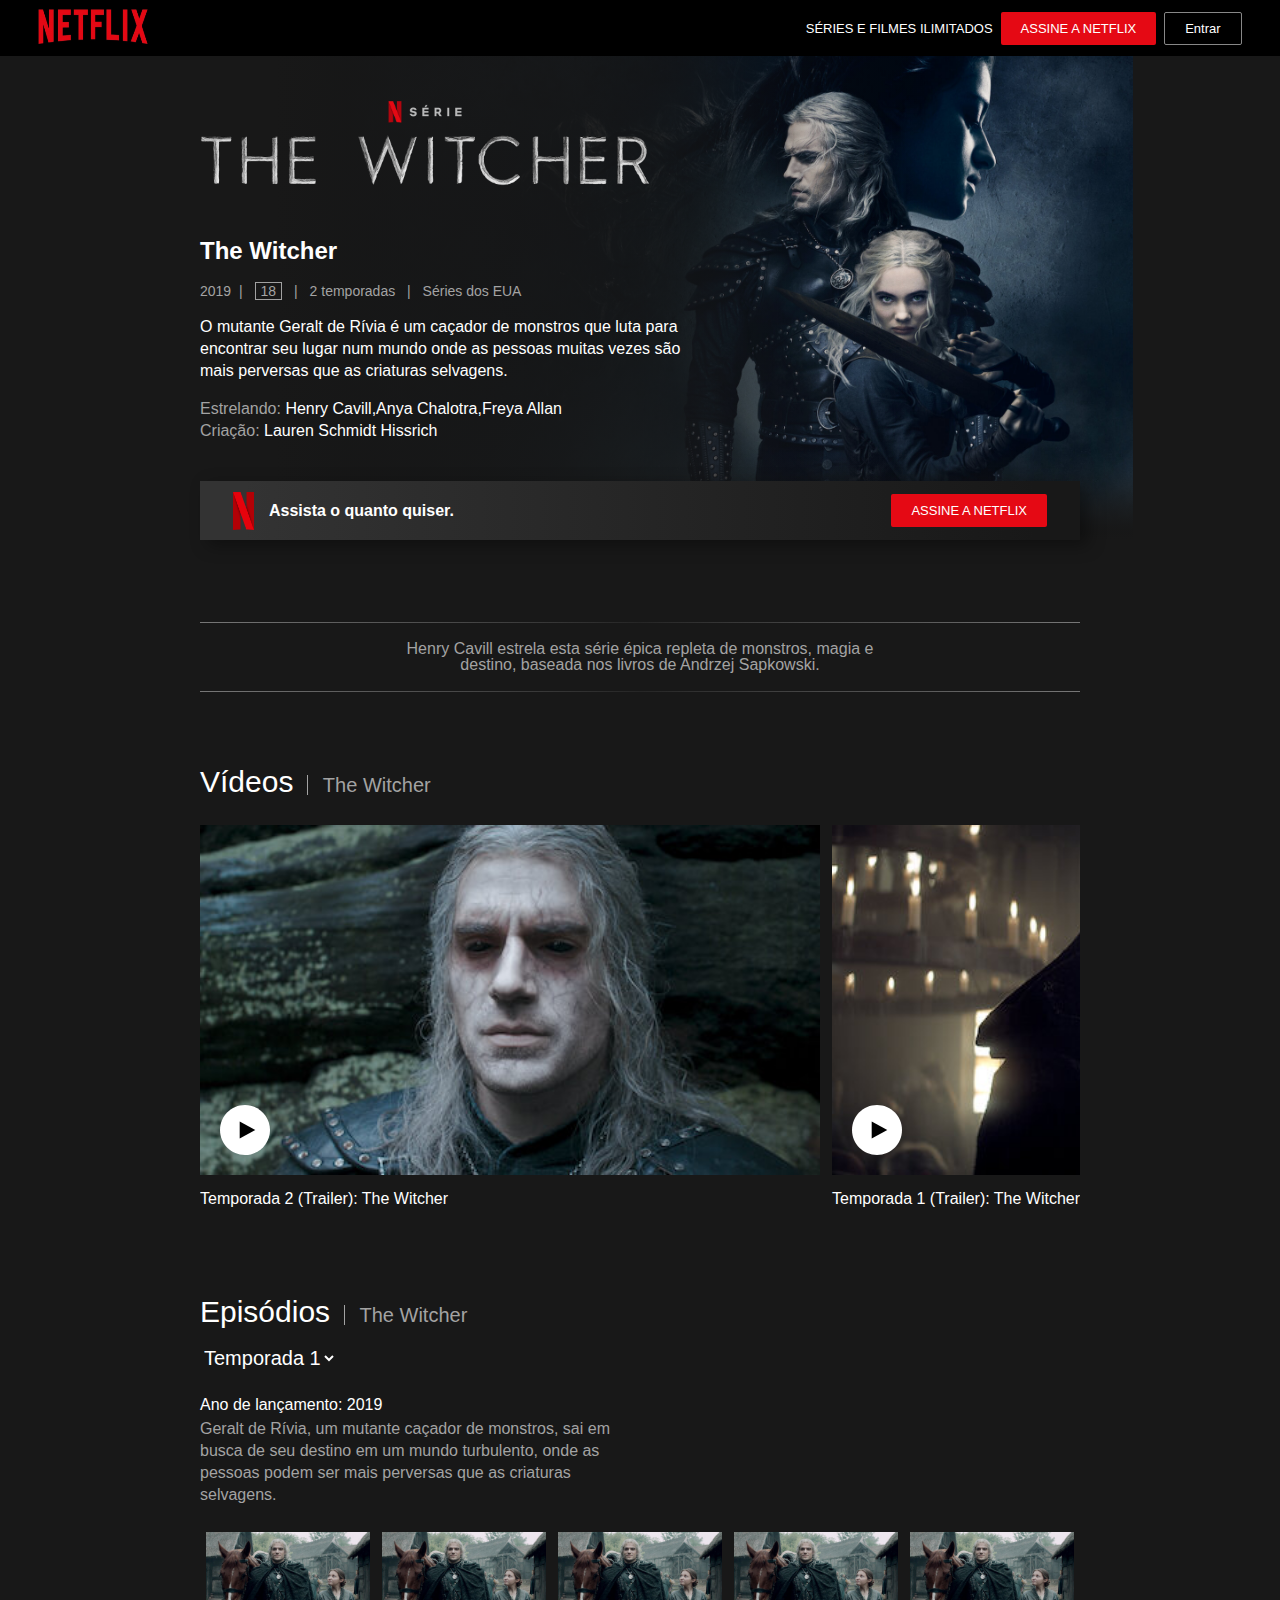
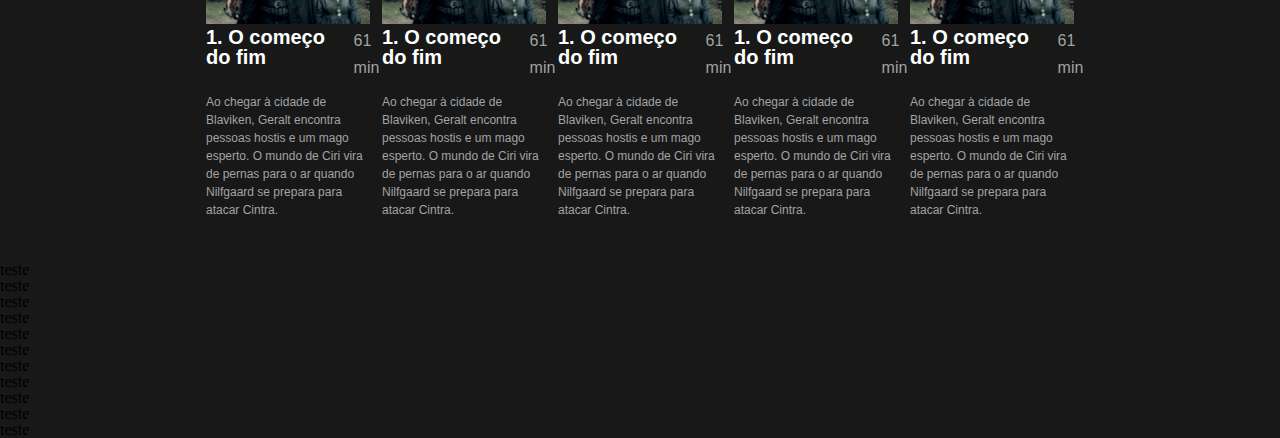
==== commit 36a12173: "seguindo com o projeto, iniciado a seção dos episódios" ====
--- a/The-witcher/index.html
+++ b/The-witcher/index.html
@@ -10,6 +10,7 @@
     <link rel="stylesheet" href="assets/css/conteudoPrincipal/logo-sobre-imagemPrincipal-caixaAssista/style.css">
     <link rel="stylesheet" href="assets/css/conteudoPrincipal/descricao/descricao.css">
     <link rel="stylesheet" href="assets/css/conteudoPrincipal/videos/style.css">
+    <link rel="stylesheet" href="assets/css/conteudoPrincipal/episodios/style.css">
 
 </head>
         <header class="cabecalhoPrincipal">
@@ -286,7 +287,93 @@
                 </div>
                 
             </section>
+
+            <section class="conteudoPrincipal-episodios">
+                <div class="container">
+                    <div class="titulo-episodios-the-witcher">
+                        <h2 class="episodio">Episódios</h2>
+                        <h2 class="the-witcher">The Witcher</h2>
+                    </div>
+                
+                    <div class="temporadas">
+                        <select>
+                            <option selected value="0" checked>Temporada 1</option>
+                            <option value="1">Temporada 2</option>
+                        </select>
+                    </div>
+                
+                    <div class="descricao-e-episodios">
+                        <div class="ano-e-descricao">
+                            <h2>Ano de lançamento: 2019</h2>
+                            <p>Geralt de Rívia, um mutante caçador de monstros, sai em busca de seu destino em um mundo turbulento, onde as pessoas podem ser mais perversas que as criaturas selvagens.</p>
+                        </div>
+                    </div>
+
+                    <div class="episodios">
+                        <ul class="lista-episodios">
+                            <li>
+                                <div class="imagem-titulo-descricao">
+                                    <img src="assets/img/conteudoPrincipal/episodios/episodio1-temporada1.jpg" class="imagem-episodio">
+                                    <div class="titulo-e-duracao">
+                                        <h3 class="titulo-episodio">1. O começo do fim</h3>
+                                        <p class="duracao-episodio">61 min</p>
+                                    </div>
+                                    <p class="descricao-episodio">Ao chegar à cidade de Blaviken, Geralt encontra pessoas hostis e um mago esperto. O mundo de Ciri vira de pernas para o ar quando Nilfgaard se prepara para atacar Cintra.</p>
+                                </div>
+                            </li>
+
+                            <li>
+                                <div class="imagem-titulo-descricao">
+                                    <img src="assets/img/conteudoPrincipal/episodios/episodio1-temporada1.jpg" class="imagem-episodio">
+                                    <div class="titulo-e-duracao">
+                                        <h3 class="titulo-episodio">1. O começo do fim</h3>
+                                        <p class="duracao-episodio">61 min</p>
+                                    </div>
+                                    <p class="descricao-episodio">Ao chegar à cidade de Blaviken, Geralt encontra pessoas hostis e um mago esperto. O mundo de Ciri vira de pernas para o ar quando Nilfgaard se prepara para atacar Cintra.</p>
+                                </div>
+                            </li>
+
+                            <li>
+                                <div class="imagem-titulo-descricao">
+                                    <img src="assets/img/conteudoPrincipal/episodios/episodio1-temporada1.jpg" class="imagem-episodio">
+                                    <div class="titulo-e-duracao">
+                                        <h3 class="titulo-episodio">1. O começo do fim</h3>
+                                        <p class="duracao-episodio">61 min</p>
+                                    </div>
+                                    <p class="descricao-episodio">Ao chegar à cidade de Blaviken, Geralt encontra pessoas hostis e um mago esperto. O mundo de Ciri vira de pernas para o ar quando Nilfgaard se prepara para atacar Cintra.</p>
+                                </div>
+                            </li>
+
+                            <li>
+                                <div class="imagem-titulo-descricao">
+                                    <img src="assets/img/conteudoPrincipal/episodios/episodio1-temporada1.jpg" class="imagem-episodio">
+                                    <div class="titulo-e-duracao">
+                                        <h3 class="titulo-episodio">1. O começo do fim</h3>
+                                        <p class="duracao-episodio">61 min</p>
+                                    </div>
+                                    <p class="descricao-episodio">Ao chegar à cidade de Blaviken, Geralt encontra pessoas hostis e um mago esperto. O mundo de Ciri vira de pernas para o ar quando Nilfgaard se prepara para atacar Cintra.</p>
+                                </div>
+                            </li>
+
+                            <li>
+                                <div class="imagem-titulo-descricao">
+                                    <img src="assets/img/conteudoPrincipal/episodios/episodio1-temporada1.jpg" class="imagem-episodio">
+                                    <div class="titulo-e-duracao">
+                                        <h3 class="titulo-episodio">1. O começo do fim</h3>
+                                        <p class="duracao-episodio">61 min</p>
+                                    </div>
+                                    <p class="descricao-episodio">Ao chegar à cidade de Blaviken, Geralt encontra pessoas hostis e um mago esperto. O mundo de Ciri vira de pernas para o ar quando Nilfgaard se prepara para atacar Cintra.</p>
+                                </div>
+                            </li>
+                        </ul>
+                    </div>
+                </div>
+                
+            </section>
             
+
+           
+
             <p>teste</p>
             <p>teste</p>
             <p>teste</p>
--- a/The-witcher/assets/css/conteudoPrincipal/logo-sobre-imagemPrincipal-caixaAssista/style.css
+++ b/The-witcher/assets/css/conteudoPrincipal/logo-sobre-imagemPrincipal-caixaAssista/style.css
@@ -5,6 +5,8 @@
     padding: 0 5vw 25px 5vw;
     position: relative;
     font-family: Helvetica Neue,Helvetica,Arial,sans-serif;
+    margin: 0 100px;
+    padding: 0 100px 25px 100px;
 }
 
 .conteudoPrincipal-sobre .container {
--- a/The-witcher/assets/css/conteudoPrincipal/descricao/descricao.css
+++ b/The-witcher/assets/css/conteudoPrincipal/descricao/descricao.css
@@ -1,6 +1,6 @@
 .conteudoPrincipal-descricao {
-    padding: 25px 87.100px;
-    margin: 0 63.109px;
+    margin: 0 100px;
+    padding: 25px 100px;
 }
 
 .conteudoPrincipal-descricao .borda-descricao {
--- a/The-witcher/assets/css/conteudoPrincipal/videos/style.css
+++ b/The-witcher/assets/css/conteudoPrincipal/videos/style.css
@@ -1,6 +1,8 @@
 .conteudoPrincipal-videos {
     padding: 25px 67.400px;
     font-family: Helvetica Neue,Helvetica,Arial,sans-serif;
+    margin: 0 100px;
+    padding: 25px 100px;
 }
 
 .container .titulo-videos-the-witcher>h2 {
--- a/The-witcher/assets/css/conteudoPrincipal/episodios/style.css
+++ b/The-witcher/assets/css/conteudoPrincipal/episodios/style.css
@@ -0,0 +1,96 @@
+.conteudoPrincipal-episodios {
+    padding: 25px 67.400px;
+    font-family: Helvetica Neue,Helvetica,Arial,sans-serif;
+    margin: 0 100px;
+    padding: 25px 100px;
+}
+
+.container .titulo-episodios-the-witcher>h2 {
+    display: inline-block;
+}
+
+.titulo-episodios-the-witcher .episodio {
+    color: #FFFFFF;
+    font-size: 30px;
+    font-weight: 400;
+    line-height: 34px;
+    margin: 22.500px 0 10px;
+}
+
+.titulo-episodios-the-witcher .the-witcher {
+    border-left: 1px solid #a3a3a3;
+    color: #a3a3a3;
+    font-size: 20px;
+    margin: 15px 9px 10px;
+    padding-left: 15px;
+}
+
+.temporadas select {
+    background: #181818;
+    border: none;
+    padding: 7px 0;
+    font-size: 20px;
+    color: #FFFFFF;
+    cursor: pointer;
+}
+
+.container .descricao-e-episodios {
+    margin-top: 20px;
+}
+
+.descricao-e-episodios .ano-e-descricao h2 {
+    font-size: 16px;
+    color: #FFFFFF;
+}
+
+.descricao-e-episodios .ano-e-descricao p {
+    color: #a3a3a3;
+    font-size: 16px;
+    font-weight: 400;
+    line-height: 22px;
+    margin: 5px 0 20px;
+    width: 50%;
+}
+
+.episodios .lista-episodios {
+    display: flex;
+    flex-wrap: wrap;
+}
+
+.episodios .lista-episodios li {
+    margin: 6px;
+    width: calc(20% - 12px);
+}
+
+.imagem-titulo-descricao .imagem-episodio {
+    width: 100%;
+}
+
+.imagem-titulo-descricao .titulo-e-duracao {
+    display: flex;
+    justify-content: space-between;
+}
+
+.imagem-titulo-descricao .titulo-e-duracao .titulo-episodio {
+    color: #FFFFFF;
+    font-size: 20px;
+    font-weight: 700;
+    margin: 0;
+}
+
+.imagem-titulo-descricao .titulo-e-duracao .duracao-episodio {
+    color: #a3a3a3;
+    font-size: 16px;
+    font-weight: 400;
+    line-height: 27px;
+    width: 10%;
+}
+
+.imagem-titulo-descricao .descricao-episodio {
+    color: #a3a3a3;
+    font-size: 12px;
+    font-weight: 400;
+    line-height: 18px;
+    margin: 12px 0;
+}
+
